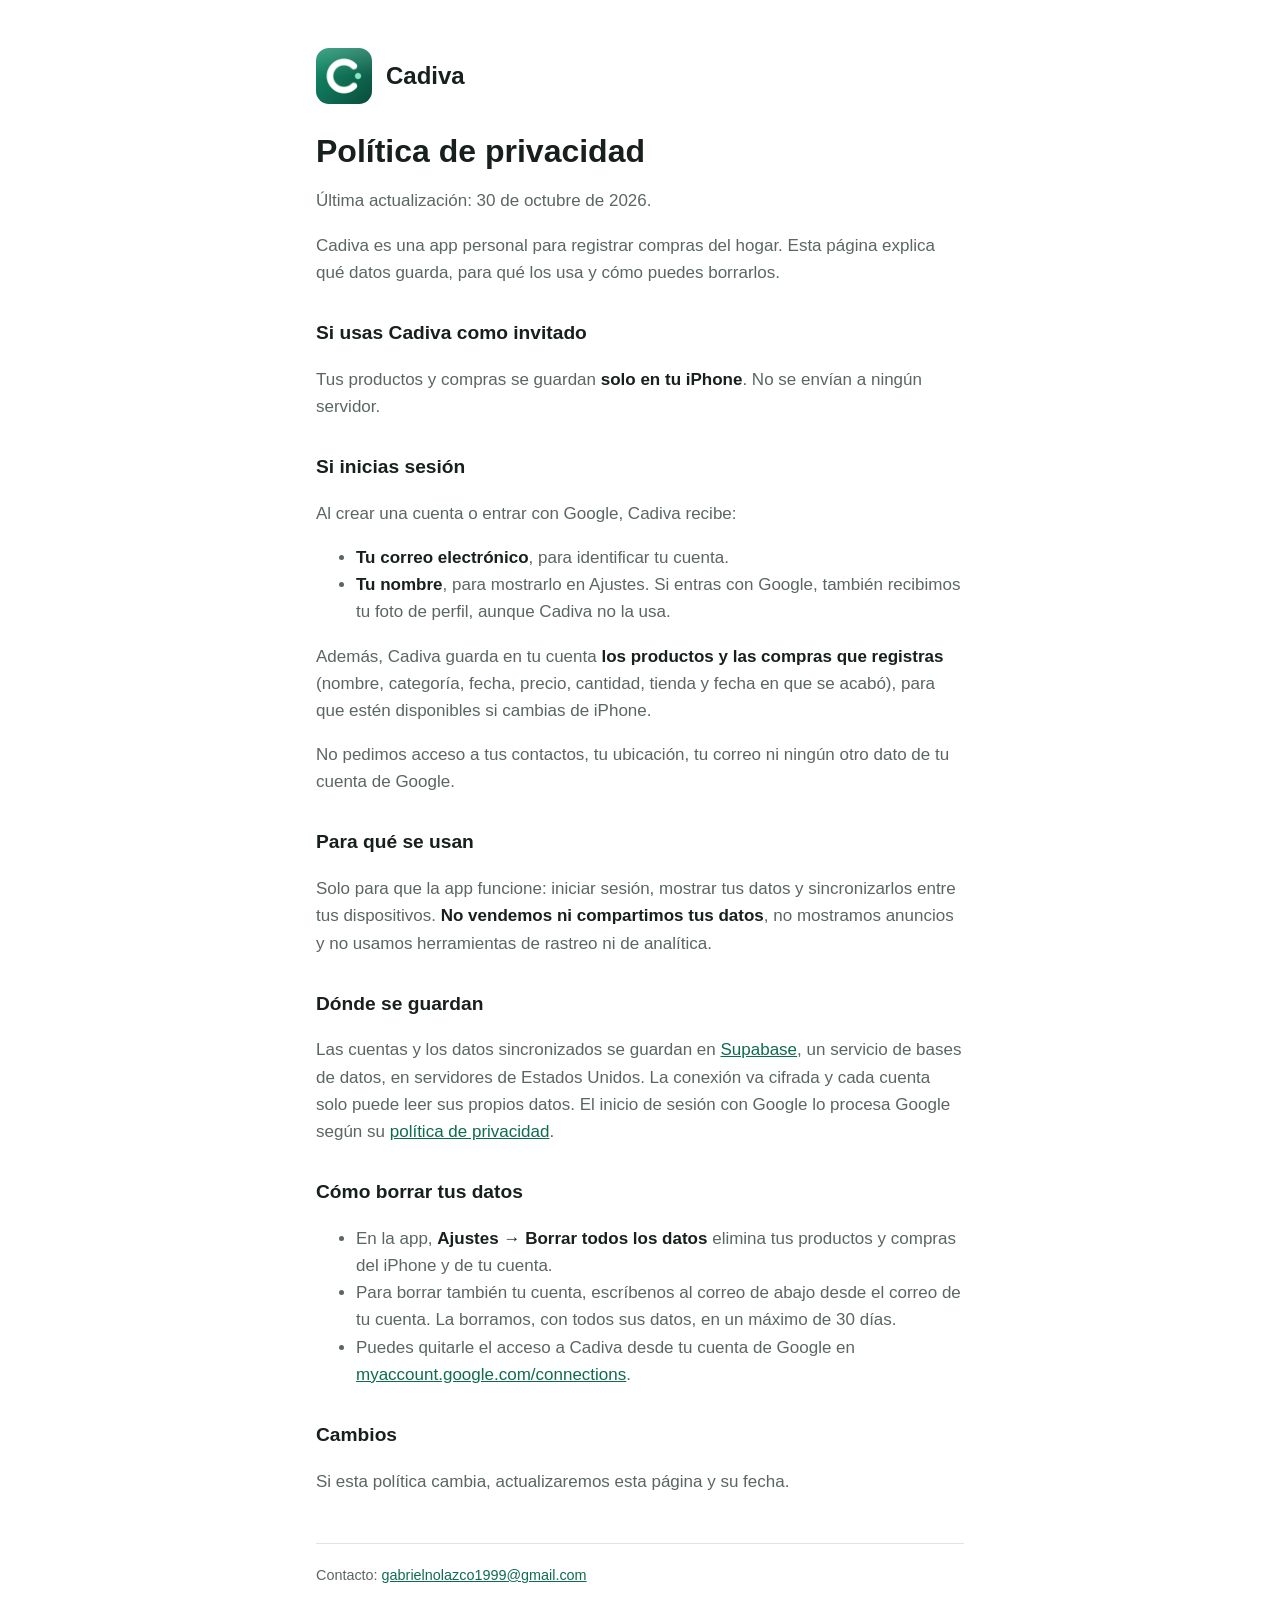
==== privacidad.html @ 2b4cdc9a "Página de inicio y política de privacidad de Cadiva Co-Authored-By: Claude Opus 5.5 <noreply@anthrop" ====
<!doctype html>
<html lang="es-MX">
<head>
  <meta charset="utf-8">
  <meta name="viewport" content="width=device-width, initial-scale=1">
  <title>Privacidad de Cadiva</title>
  <meta name="description" content="Qué datos guarda Cadiva, para qué y cómo borrarlos.">
  <link rel="icon" href="icono.png">
  <link rel="stylesheet" href="estilo.css">
</head>
<body>
<main>
  <header>
    <img src="icono.png" alt="">
    <a href="./">Cadiva</a>
  </header>

  <h1>Política de privacidad</h1>
  <p>Última actualización: 30 de octubre de 2026.</p>

  <p>Cadiva es una app personal para registrar compras del hogar. Esta página explica qué datos guarda, para qué los usa y cómo puedes borrarlos.</p>

  <h2>Si usas Cadiva como invitado</h2>
  <p>Tus productos y compras se guardan <strong>solo en tu iPhone</strong>. No se envían a ningún servidor.</p>

  <h2>Si inicias sesión</h2>
  <p>Al crear una cuenta o entrar con Google, Cadiva recibe:</p>
  <ul>
    <li><strong>Tu correo electrónico</strong>, para identificar tu cuenta.</li>
    <li><strong>Tu nombre</strong>, para mostrarlo en Ajustes. Si entras con Google, también recibimos tu foto de perfil, aunque Cadiva no la usa.</li>
  </ul>
  <p>Además, Cadiva guarda en tu cuenta <strong>los productos y las compras que registras</strong> (nombre, categoría, fecha, precio, cantidad, tienda y fecha en que se acabó), para que estén disponibles si cambias de iPhone.</p>
  <p>No pedimos acceso a tus contactos, tu ubicación, tu correo ni ningún otro dato de tu cuenta de Google.</p>

  <h2>Para qué se usan</h2>
  <p>Solo para que la app funcione: iniciar sesión, mostrar tus datos y sincronizarlos entre tus dispositivos. <strong>No vendemos ni compartimos tus datos</strong>, no mostramos anuncios y no usamos herramientas de rastreo ni de analítica.</p>

  <h2>Dónde se guardan</h2>
  <p>Las cuentas y los datos sincronizados se guardan en <a href="https://supabase.com/privacy">Supabase</a>, un servicio de bases de datos, en servidores de Estados Unidos. La conexión va cifrada y cada cuenta solo puede leer sus propios datos. El inicio de sesión con Google lo procesa Google según su <a href="https://policies.google.com/privacy">política de privacidad</a>.</p>

  <h2>Cómo borrar tus datos</h2>
  <ul>
    <li>En la app, <strong>Ajustes → Borrar todos los datos</strong> elimina tus productos y compras del iPhone y de tu cuenta.</li>
    <li>Para borrar también tu cuenta, escríbenos al correo de abajo desde el correo de tu cuenta. La borramos, con todos sus datos, en un máximo de 30 días.</li>
    <li>Puedes quitarle el acceso a Cadiva desde tu cuenta de Google en <a href="https://myaccount.google.com/connections">myaccount.google.com/connections</a>.</li>
  </ul>

  <h2>Cambios</h2>
  <p>Si esta política cambia, actualizaremos esta página y su fecha.</p>

  <footer>
    Contacto: <a href="mailto:gabrielnolazco1999@gmail.com">gabrielnolazco1999@gmail.com</a>
  </footer>
</main>
</body>
</html>
---- estilo.css ----
:root {
  --fondo: #ffffff;
  --superficie: #f4f6f5;
  --texto: #18201d;
  --texto-secundario: #5b6662;
  --marca: #0f6b4f;
  --borde: #dfe5e2;
  color-scheme: light dark;
}
@media (prefers-color-scheme: dark) {
  :root {
    --fondo: #121816;
    --superficie: #1b2320;
    --texto: #eef3f1;
    --texto-secundario: #a3b0ab;
    --marca: #4fd1a1;
    --borde: #2a3430;
  }
}
* { box-sizing: border-box; }
body {
  margin: 0;
  background: var(--fondo);
  color: var(--texto);
  font: 17px/1.6 -apple-system, BlinkMacSystemFont, "Segoe UI", Roboto, sans-serif;
}
main { max-width: 680px; margin: 0 auto; padding: 48px 16px 64px; }
header { display: flex; align-items: center; gap: 14px; margin-bottom: 28px; }
header img { width: 56px; height: 56px; border-radius: 13px; }
header a { color: inherit; text-decoration: none; font-weight: 700; font-size: 1.5rem; }
h1 { font-size: 2rem; line-height: 1.2; margin: 0 0 12px; }
h2 { font-size: 1.2rem; margin: 32px 0 8px; }
p, li { color: var(--texto-secundario); }
strong { color: var(--texto); }
a { color: var(--marca); }
.tarjeta { background: var(--superficie); border: 1px solid var(--borde); border-radius: 14px; padding: 18px 20px; margin: 24px 0; }
footer { margin-top: 48px; padding-top: 20px; border-top: 1px solid var(--borde); font-size: .9rem; color: var(--texto-secundario); }
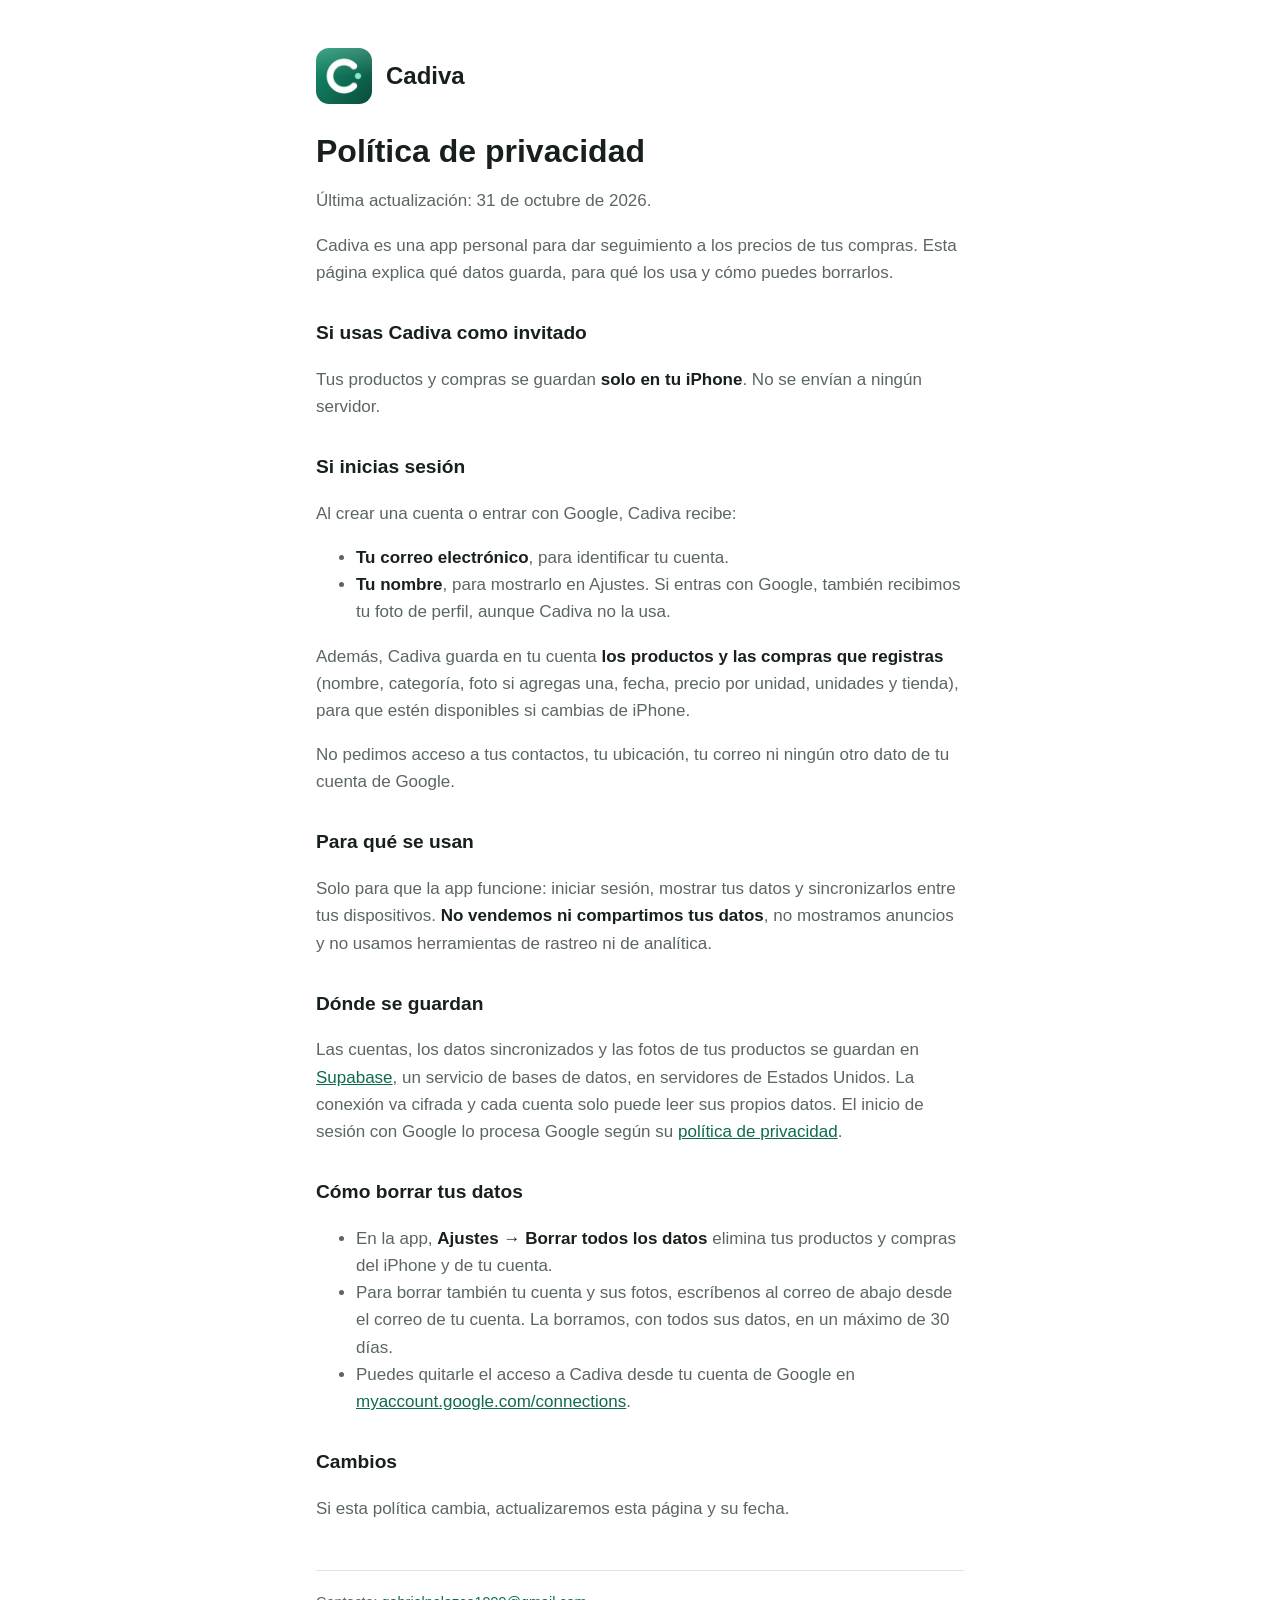
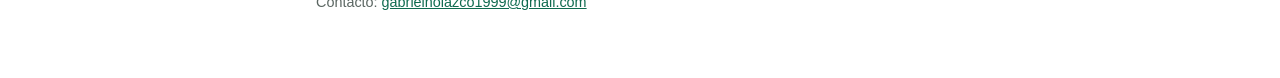
==== commit e4a5ea43: "Describir el enfoque en precios y tiendas; fotos en la política de privacidad Co-Authored-By: Claude" ====
--- a/privacidad.html
+++ b/privacidad.html
@@ -16,9 +16,9 @@
   </header>
 
   <h1>Política de privacidad</h1>
-  <p>Última actualización: 30 de octubre de 2026.</p>
+  <p>Última actualización: 31 de octubre de 2026.</p>
 
-  <p>Cadiva es una app personal para registrar compras del hogar. Esta página explica qué datos guarda, para qué los usa y cómo puedes borrarlos.</p>
+  <p>Cadiva es una app personal para dar seguimiento a los precios de tus compras. Esta página explica qué datos guarda, para qué los usa y cómo puedes borrarlos.</p>
 
   <h2>Si usas Cadiva como invitado</h2>
   <p>Tus productos y compras se guardan <strong>solo en tu iPhone</strong>. No se envían a ningún servidor.</p>
@@ -29,19 +29,19 @@
     <li><strong>Tu correo electrónico</strong>, para identificar tu cuenta.</li>
     <li><strong>Tu nombre</strong>, para mostrarlo en Ajustes. Si entras con Google, también recibimos tu foto de perfil, aunque Cadiva no la usa.</li>
   </ul>
-  <p>Además, Cadiva guarda en tu cuenta <strong>los productos y las compras que registras</strong> (nombre, categoría, fecha, precio, cantidad, tienda y fecha en que se acabó), para que estén disponibles si cambias de iPhone.</p>
+  <p>Además, Cadiva guarda en tu cuenta <strong>los productos y las compras que registras</strong> (nombre, categoría, foto si agregas una, fecha, precio por unidad, unidades y tienda), para que estén disponibles si cambias de iPhone.</p>
   <p>No pedimos acceso a tus contactos, tu ubicación, tu correo ni ningún otro dato de tu cuenta de Google.</p>
 
   <h2>Para qué se usan</h2>
   <p>Solo para que la app funcione: iniciar sesión, mostrar tus datos y sincronizarlos entre tus dispositivos. <strong>No vendemos ni compartimos tus datos</strong>, no mostramos anuncios y no usamos herramientas de rastreo ni de analítica.</p>
 
   <h2>Dónde se guardan</h2>
-  <p>Las cuentas y los datos sincronizados se guardan en <a href="https://supabase.com/privacy">Supabase</a>, un servicio de bases de datos, en servidores de Estados Unidos. La conexión va cifrada y cada cuenta solo puede leer sus propios datos. El inicio de sesión con Google lo procesa Google según su <a href="https://policies.google.com/privacy">política de privacidad</a>.</p>
+  <p>Las cuentas, los datos sincronizados y las fotos de tus productos se guardan en <a href="https://supabase.com/privacy">Supabase</a>, un servicio de bases de datos, en servidores de Estados Unidos. La conexión va cifrada y cada cuenta solo puede leer sus propios datos. El inicio de sesión con Google lo procesa Google según su <a href="https://policies.google.com/privacy">política de privacidad</a>.</p>
 
   <h2>Cómo borrar tus datos</h2>
   <ul>
     <li>En la app, <strong>Ajustes → Borrar todos los datos</strong> elimina tus productos y compras del iPhone y de tu cuenta.</li>
-    <li>Para borrar también tu cuenta, escríbenos al correo de abajo desde el correo de tu cuenta. La borramos, con todos sus datos, en un máximo de 30 días.</li>
+    <li>Para borrar también tu cuenta y sus fotos, escríbenos al correo de abajo desde el correo de tu cuenta. La borramos, con todos sus datos, en un máximo de 30 días.</li>
     <li>Puedes quitarle el acceso a Cadiva desde tu cuenta de Google en <a href="https://myaccount.google.com/connections">myaccount.google.com/connections</a>.</li>
   </ul>
 
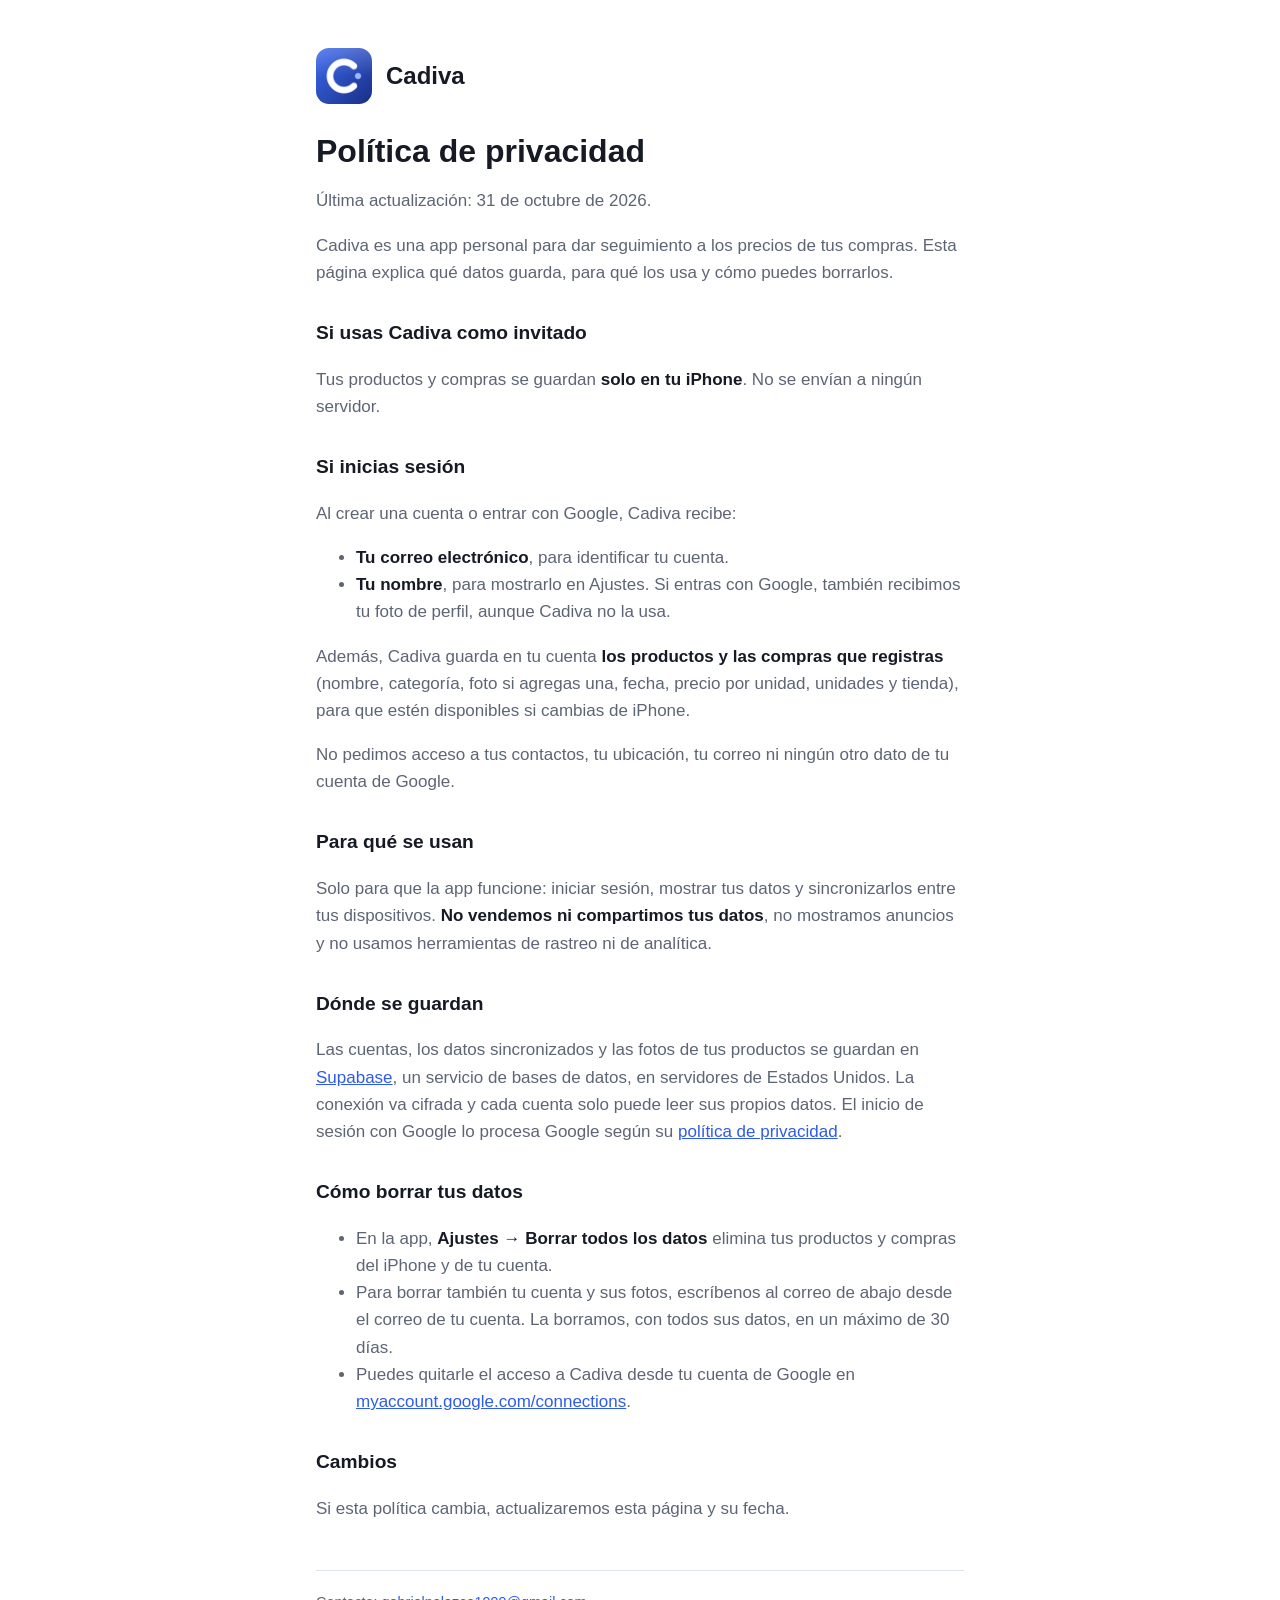
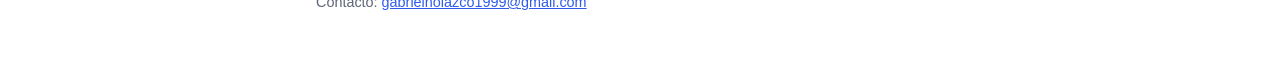
==== commit 3f0d7689: "Ícono y colores azules Co-Authored-By: Claude Opus 5.5 <noreply@anthropic.com>" ====
--- a/privacidad.html
+++ b/privacidad.html
@@ -1,5 +1,5 @@
 <!doctype html>
-<html lang="es-MX">
+<html lang="es-PE">
 <head>
   <meta charset="utf-8">
   <meta name="viewport" content="width=device-width, initial-scale=1">
--- a/estilo.css
+++ b/estilo.css
@@ -1,20 +1,20 @@
 :root {
   --fondo: #ffffff;
-  --superficie: #f4f6f5;
-  --texto: #18201d;
-  --texto-secundario: #5b6662;
-  --marca: #0f6b4f;
-  --borde: #dfe5e2;
+  --superficie: #f4f6f9;
+  --texto: #151a24;
+  --texto-secundario: #5d6575;
+  --marca: #2f5bea;
+  --borde: #dfe3ea;
   color-scheme: light dark;
 }
 @media (prefers-color-scheme: dark) {
   :root {
-    --fondo: #121816;
-    --superficie: #1b2320;
-    --texto: #eef3f1;
-    --texto-secundario: #a3b0ab;
-    --marca: #4fd1a1;
-    --borde: #2a3430;
+    --fondo: #0a0c11;
+    --superficie: #151922;
+    --texto: #eef1f7;
+    --texto-secundario: #98a1b3;
+    --marca: #7c9bff;
+    --borde: #252a36;
   }
 }
 * { box-sizing: border-box; }
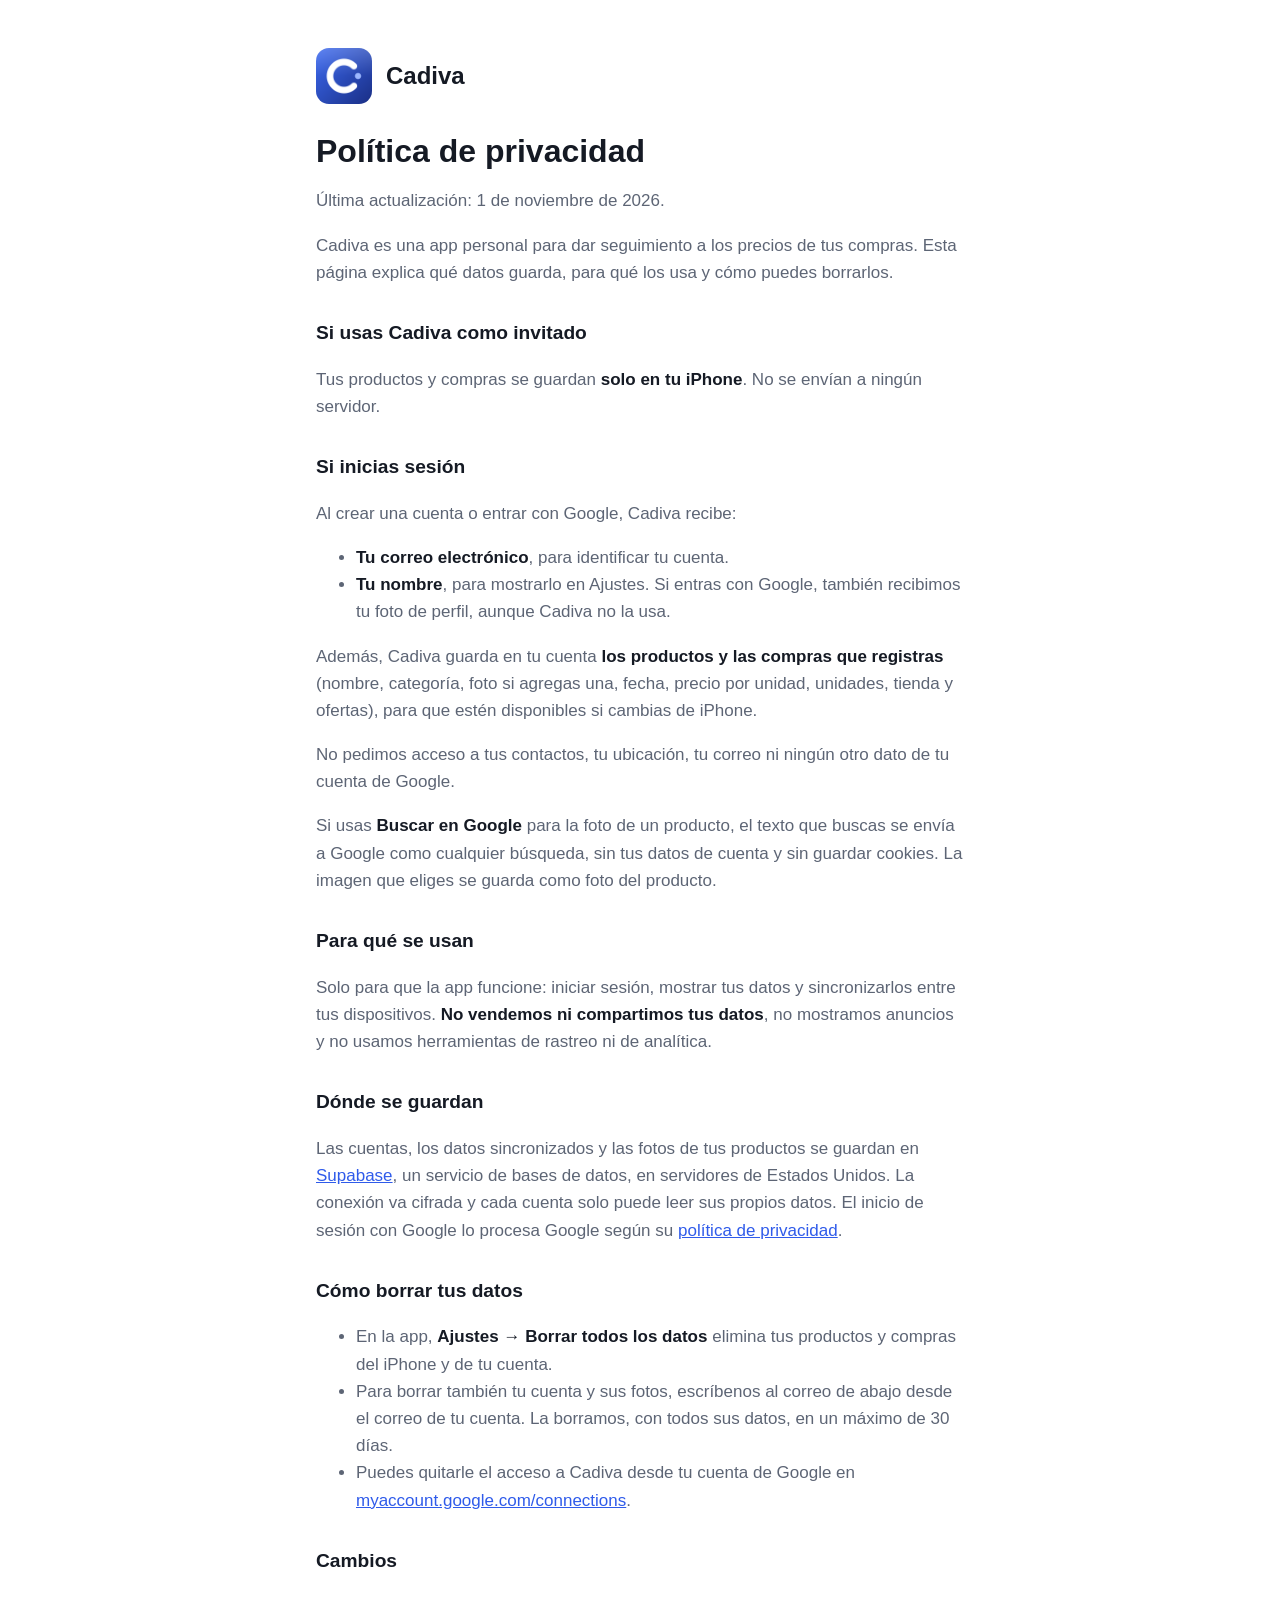
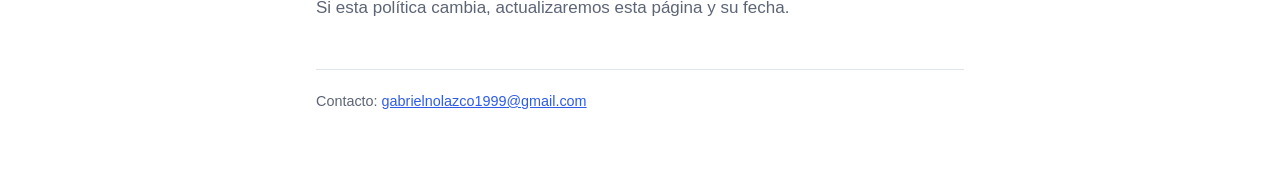
==== commit fa931552: "Privacidad: búsqueda de fotos en Google y ofertas Co-Authored-By: Claude Opus 5.5 <noreply@anthropic" ====
--- a/privacidad.html
+++ b/privacidad.html
@@ -16,7 +16,7 @@
   </header>
 
   <h1>Política de privacidad</h1>
-  <p>Última actualización: 31 de octubre de 2026.</p>
+  <p>Última actualización: 1 de noviembre de 2026.</p>
 
   <p>Cadiva es una app personal para dar seguimiento a los precios de tus compras. Esta página explica qué datos guarda, para qué los usa y cómo puedes borrarlos.</p>
 
@@ -29,8 +29,9 @@
     <li><strong>Tu correo electrónico</strong>, para identificar tu cuenta.</li>
     <li><strong>Tu nombre</strong>, para mostrarlo en Ajustes. Si entras con Google, también recibimos tu foto de perfil, aunque Cadiva no la usa.</li>
   </ul>
-  <p>Además, Cadiva guarda en tu cuenta <strong>los productos y las compras que registras</strong> (nombre, categoría, foto si agregas una, fecha, precio por unidad, unidades y tienda), para que estén disponibles si cambias de iPhone.</p>
+  <p>Además, Cadiva guarda en tu cuenta <strong>los productos y las compras que registras</strong> (nombre, categoría, foto si agregas una, fecha, precio por unidad, unidades, tienda y ofertas), para que estén disponibles si cambias de iPhone.</p>
   <p>No pedimos acceso a tus contactos, tu ubicación, tu correo ni ningún otro dato de tu cuenta de Google.</p>
+  <p>Si usas <strong>Buscar en Google</strong> para la foto de un producto, el texto que buscas se envía a Google como cualquier búsqueda, sin tus datos de cuenta y sin guardar cookies. La imagen que eliges se guarda como foto del producto.</p>
 
   <h2>Para qué se usan</h2>
   <p>Solo para que la app funcione: iniciar sesión, mostrar tus datos y sincronizarlos entre tus dispositivos. <strong>No vendemos ni compartimos tus datos</strong>, no mostramos anuncios y no usamos herramientas de rastreo ni de analítica.</p>
